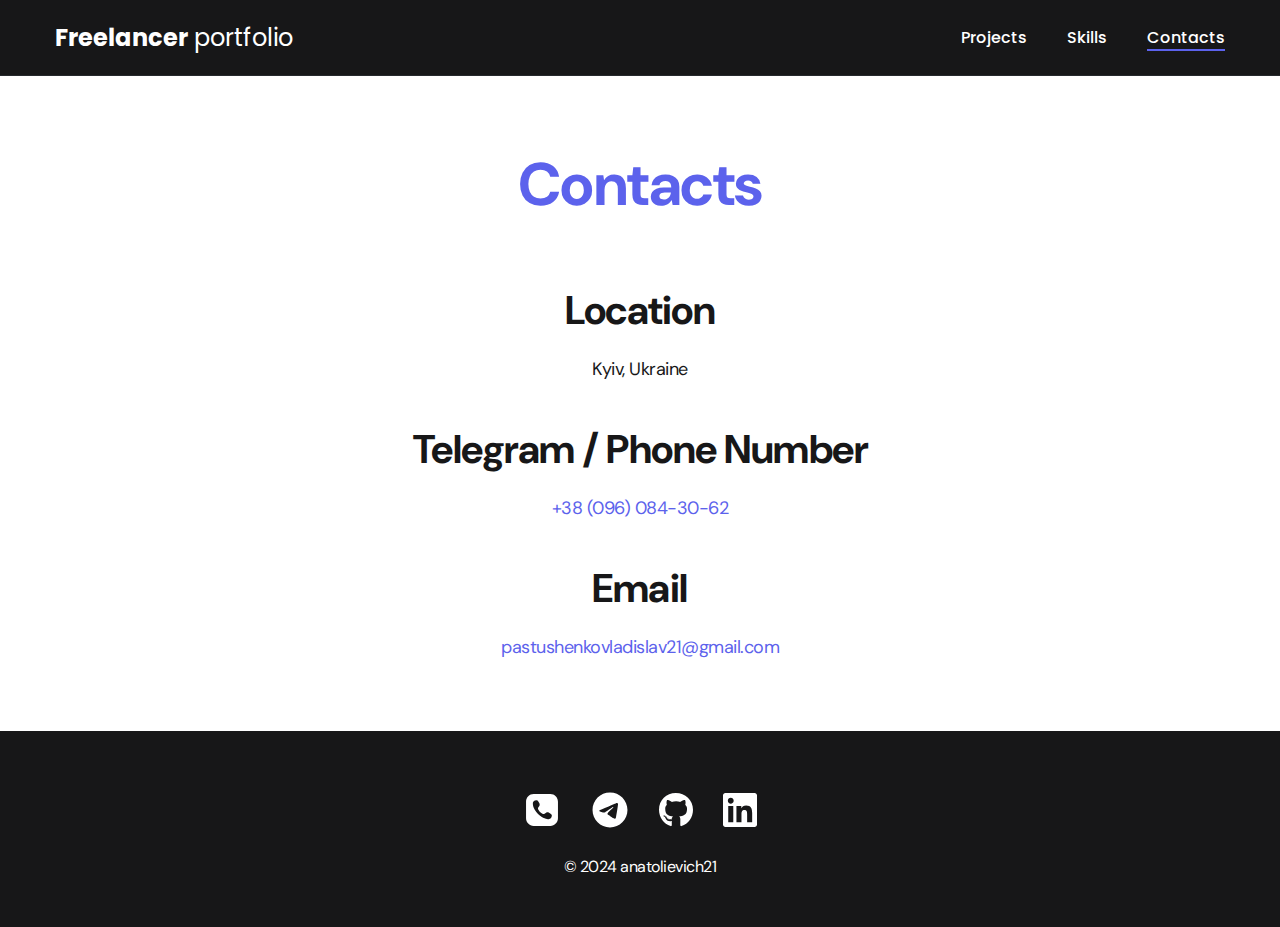
==== contacts.html @ 6459111d "add contats page" ====
<!DOCTYPE html>
<html lang="en">
<head>
    <meta charset="UTF-8">
    <meta name="viewport" content="width=device-width, initial-scale=1.0">
    <title>Portfolio</title>
    <link rel="stylesheet" href="./css/main.css">
</head>
<body>
    <nav class="nav">
        <div class="container">
            <div class="nav-row">
                <a href="./index.html" class="logo"><strong>Freelancer</strong> portfolio</a>
                <ul class="nav-list">
                    <li class="nav-list__item"><a href="./index.html" class="nav-list__link" >Projects</a></li>
                    <li class="nav-list__item"><a href="./skills.html" class="nav-list__link">Skills</a></li>
                    <li class="nav-list__item"><a href="./contacts.html" class="nav-list__link nav-list__link--active">Contacts</a></li>
                </ul>
            </div>
        </div>
    </nav>

    <main class="section">
        <div class="container">
            <h1 class="title-1">Contacts</h1>

            <ul class="content-list">
                <li class="content-list__item">
                    <h2 class="title-2">Location</h2>
                    <p>Kyiv, Ukraine</p>
                </li>
                <li class="content-list__item">
                    <h2 class="title-2">Telegram / Phone Number</h2>
                    <p><a href="tel:+380960843062">+38 (096) 084-30-62</a></p>
                </li>
                <li class="content-list__item">
                    <h2 class="title-2">Email</h2>
                    <p><a href="mailto:pastushenkovladislav21@gmail.com">pastushenkovladislav21@gmail.com</a></p>
                </li>
            </ul>
          </div>
    </main>

    <footer class="footer">
        <div class="container">
            <div class="footer__wrapper">
                <ul class="social">
                    <li class="social__item"><a href="#"><img src="./img/icons/phone.svg" alt="PhoneNumber"></a></li>
                    <li class="social__item"><a href="#"><img src="./img/icons/telegram.svg" alt="Telegram"></a></li>
                    <li class="social__item"><a href="#"><img src="./img/icons/git.svg" alt="GitHub"></a></li>
                    <li class="social__item"><a href="#"><img src="./img/icons/link.svg" alt="LinkedIn"></a></li>
                </ul>
                <div class="copyright">
                    <p>© 2024 anatolievich21</p>
                </div>
            </div>
        </div>
    </footer>
</body>
</html>
---- css/main.css ----
@import "reset.css";
@import url('https://fonts.googleapis.com/css2?family=DM+Sans:ital,opsz,wght@0,9..40,100..1000;1,9..40,100..1000&family=Poppins:wght@400;500;700&display=swap');

/*font-family: "DM Sans", sans-serif;*/
/*font-family: "Poppins", sans-serif;*/

/** {*/
/*    border: 1px solid green;*/
/*}*/

:root {
    --black: #171718;
    --black-border: #26292D;
    --white: #fff;
    --purple: #5C62EC;

    --text-color: var(--black);
    --dark-bg: var(--black);
    --dark-border: var(--black-border);
    --header-text: var(--white);
    --accent: var(--purple);
}

html, body {
    height: 100%;

    font-family: "DM Sans", sans-serif;
    letter-spacing: -0.5px;
    color: var(--text-color);
}

body {
    display: flex;
    flex-direction: column;
}

/*General*/

.container {
    margin: 0 auto;
    padding: 0 15px;
    max-width: 1200px;
}

.section {
    padding: 70px 0;
}

.title-1 {
    margin-bottom: 60px;
    font-size: 60px;
    font-weight: 700;
    line-height: 1.3;
    color: var(--accent);
    text-align: center;
}

.title-2 {
    margin-bottom: 20px;

    font-size: 40px;
    line-height: 1.3;
    font-weight: 700;
}

/* Nav */

.nav {
    padding: 20px 0;
    border-bottom: 1px solid var(--dark-border);
    background-color: var(--dark-bg);
    color: var(--header-text);
    letter-spacing: normal;
}

.nav-row {
    display: flex;
    justify-content: space-between;
    align-items: center;
    column-gap: 30px;
    row-gap: 20px;
    flex-wrap: wrap;
}

.logo {
    color: var(--header-text);
    font-size: 24px;
    font-family: "Poppins", sans-serif;
}

.logo strong {
    font-weight: 700;
}

.nav-list {
    display: flex;
    align-items: center;
    column-gap: 40px;
    font-size: 16px;
    font-weight: 500;
    font-family: "Poppins", sans-serif;
}

.nav-list__link {
    color: var(--header-text);
    transition: opacity 0.2s ease-in;
}

.nav-list__link:hover {
    opacity: 0.8;
}

.nav-list__link--active {
    position: relative;
}

.nav-list__link--active::before {
    content: "";

    position: absolute;
    left: 0;
    top: 100%;

    display: block;
    height: 2px;
    width: 100%;
    background-color: var(--accent);
}

/*Header*/

.header {
    padding: 40px 0;
    min-height: 695px;

    display: flex;
    justify-content: center;
    align-items: center;

    background-color: var(--dark-bg);
    background-image: url("./../img/header-bg.png");
    background-repeat: no-repeat;
    background-size: auto;
    background-position: center;

    color: var(--header-text);
    text-align: center;
}
.header__wrapper {
    padding: 0 15px;
    max-width: 660px;
}

.header__title {
    margin-bottom: 20px;
    font-size: 40px;
    font-weight: 700;
    /*line-height: 1.4;*/
}

.header__title strong {
    font-size: 60px;
    font-weight: 700;
}

.header__title em {
    font-style: normal;
    color: var(--accent);
}

.header__text {
    margin-bottom: 40px;
    font-size: 18px;
    /*line-height: 1.333; //24/18=1.333*/
}

.header__text p + p{
    margin-top: 1em;
}

/*Button*/

.btn {
    display: inline-block;
    height: 48px;
    padding: 12px 28px;

    border-radius: 5px;
    background-color: var(--accent);
    color: var(--white);
    letter-spacing: 0.15px;
    font-size: 16px;
    font-weight: 500;

    transition: opacity 0.2s ease-in;
}

.btn:hover {
    opacity: 0.8;
}

.btn:active {
    position: relative;
    top: 1px;
}

/*Button outline*/

.btn-outline {
    display: flex;
    column-gap: 10px;
    align-items: center;

    height: 48px;
    padding: 12px 20px;
    border-radius: 5px;

    border: solid 1px var(--black);
    color: var(--black);
    font-size: 16px;
    font-weight: 500;

    transition: box-shadow 0.2s ease;
}

.btn-outline:hover {
    box-shadow: 0 5px 5px rgba(0, 0, 0, 0.20);
}

.btn-outline:active {
    position: relative;
    top: 1px;
}

/*Projects*/

.projects {
    display: flex;
    flex-wrap: wrap;
    column-gap: 30px;
    row-gap: 30px;
}

.project {
    max-width: 370px;
    background-color: var(--white);
    box-shadow: 0 5px 35px rgba(0, 0, 0, 0.25);
    border-radius: 10px;
    transition: transform 0.3s ease;
}

.project:hover {
    transform: translateY(-10px);
}

.project__img {
    border-radius: 10px;

}

.project__title {
    padding: 15px 20px 25px;
    font-size: 24px;
    font-weight: 700;
    line-height: 1.3;
    color: var(--text-color);
}

/*Project details*/

.project-details {
    margin: 0 auto;
    max-width: 865px;

    display: flex;
    flex-direction: column;
    align-items: center;

    text-align: center;
}

.project-details__cover {
    max-width: 100%;
    margin-bottom: 40px;

    box-shadow: 0 5px 35px rgba(0, 0, 0, 0.25);
    border-radius: 10px;
}

.project-details__desc {
    margin-bottom: 30px;

    font-size: 24px;
    font-weight: 700;
    line-height: 1.3;
}

/*Content list*/

.content-list {
    margin: 0 auto;
    max-width: 570px;

    display: flex;
    flex-direction: column;
    align-items: center;
    row-gap: 40px;

    text-align: center;
}

.content-list a {
    color: var(--accent);
}

.content-list__item {
    font-size: 18px;
    line-height: 1.5;
}

.content-list__item p + p {
    margin-top: 0.5em;
}

/*Footer*/

.footer {
    margin-top: auto;
    padding: 60px 0 50px;

    background-color: var(--dark-bg);
    color: var(--header-text);
}

.footer__wrapper {
    display: flex;
    flex-direction: column;
    align-items: center;
    row-gap: 27px;
}

.social {
    display: flex;
    column-gap: 30px;
    align-items: center;
}

.social__item {
    transition: transform 0.2s ease-in;
}

.social__item:hover {
    transform: scale(1.1);
}

.copyright {
    font-size: 16px;
}
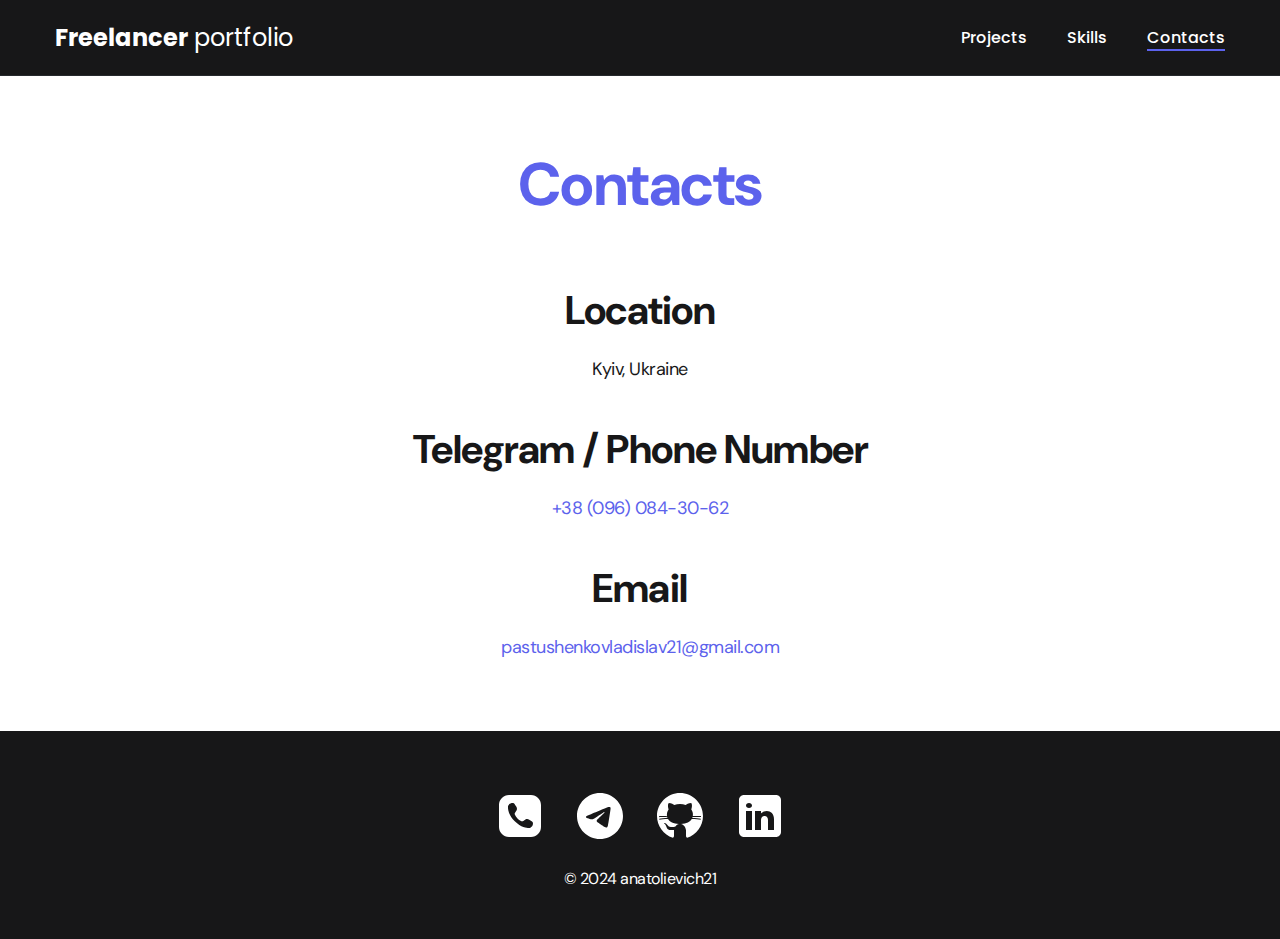
==== commit 8d374a0b: "added a response to the mobile version" ====
--- a/contacts.html
+++ b/contacts.html
@@ -47,8 +47,8 @@
                 <ul class="social">
                     <li class="social__item"><a href="#"><img src="./img/icons/phone.svg" alt="PhoneNumber"></a></li>
                     <li class="social__item"><a href="#"><img src="./img/icons/telegram.svg" alt="Telegram"></a></li>
-                    <li class="social__item"><a href="#"><img src="./img/icons/git.svg" alt="GitHub"></a></li>
-                    <li class="social__item"><a href="#"><img src="./img/icons/link.svg" alt="LinkedIn"></a></li>
+                    <li class="social__item"><a href="#"><img src="./img/icons/github.svg" alt="GitHub"></a></li>
+                    <li class="social__item"><a href="#"><img src="./img/icons/linkedin.svg" alt="LinkedIn"></a></li>
                 </ul>
                 <div class="copyright">
                     <p>© 2024 anatolievich21</p>
--- a/css/main.css
+++ b/css/main.css
@@ -78,7 +78,7 @@
     justify-content: space-between;
     align-items: center;
     column-gap: 30px;
-    row-gap: 20px;
+    row-gap: 10px;
     flex-wrap: wrap;
 }
 
@@ -96,6 +96,7 @@
     display: flex;
     align-items: center;
     column-gap: 40px;
+
     font-size: 16px;
     font-weight: 500;
     font-family: "Poppins", sans-serif;
@@ -237,6 +238,7 @@
 .projects {
     display: flex;
     flex-wrap: wrap;
+    justify-content: center;
     column-gap: 30px;
     row-gap: 30px;
 }
@@ -355,4 +357,84 @@
 
 .copyright {
     font-size: 16px;
+}
+
+@media (max-width: 620px) {
+
+    /*Header*/
+
+    .header {
+        min-height: unset;
+    }
+
+    .header__title {
+        font-size: 30px;
+    }
+
+    .header__title strong{
+        font-size: 40px;
+    }
+
+    /*General*/
+
+    .section {
+        padding: 40px 0;
+    }
+
+    .title-1 {
+        margin-bottom: 30px;
+
+        font-size: 40px;
+    }
+
+    .title-2 {
+        margin-bottom: 10px;
+
+        font-size: 30px;
+    }
+
+    /*Projects*/
+
+    .project__title {
+        font-size: 22px;
+    }
+
+
+    /*Project page*/
+
+    .project-details__desc {
+        font-size: 22px;
+
+        margin-bottom: 20px;
+    }
+
+    /*Content list*/
+
+    .content-list {
+        row-gap: 20px;
+    }
+
+    .content-list__item {
+        font-size: 16px;
+    }
+
+    /*Footer*/
+
+    .footer {
+        padding: 40px 0 30px;
+    }
+
+    .footer__wrapper {
+        row-gap: 20px;
+    }
+
+    /*Social*/
+
+    .social {
+        column-gap: 20px;
+    }
+
+    .social__item {
+        width: 28px;
+    }
 }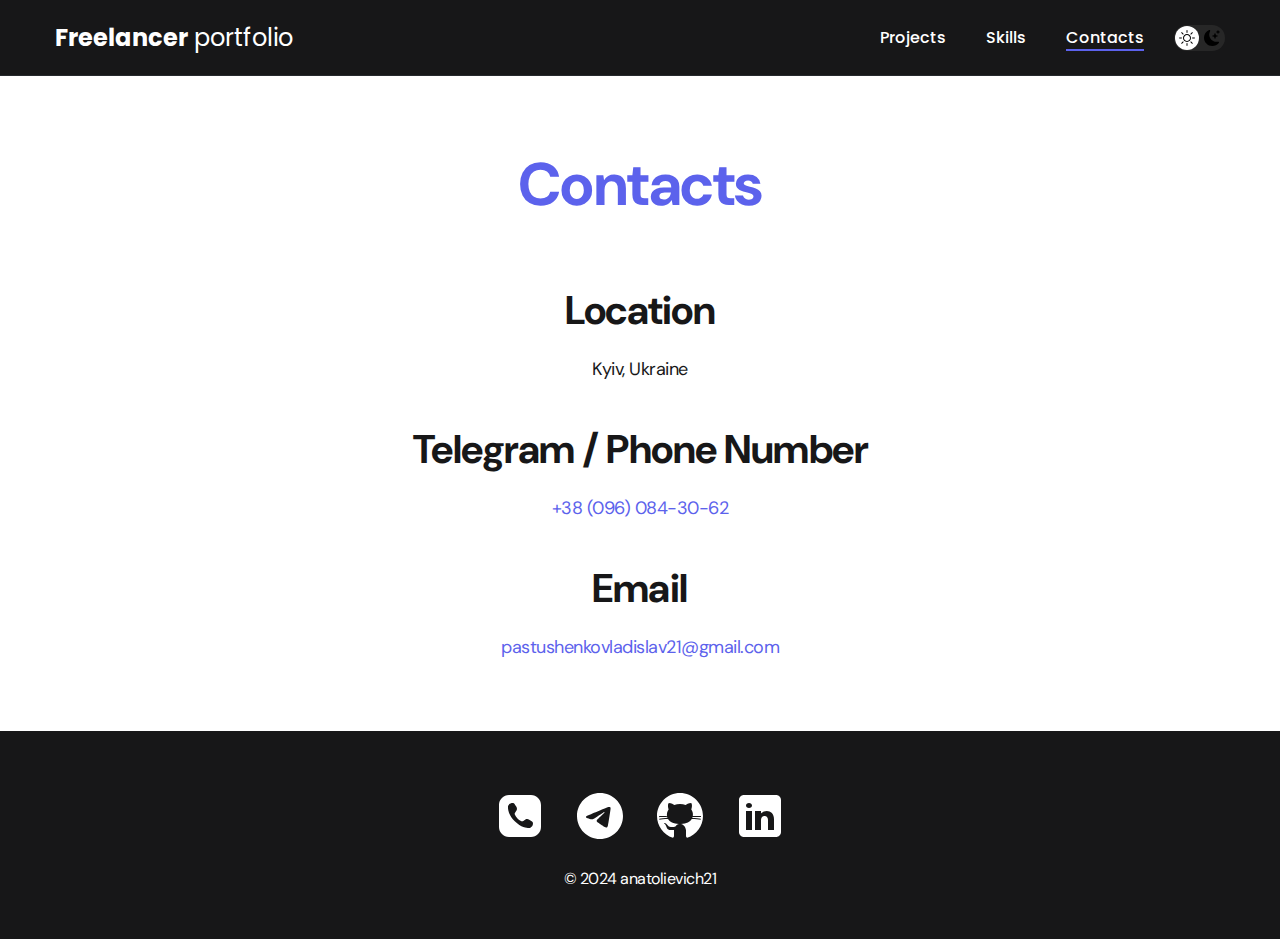
==== commit 111e1790: "add Dark Mode" ====
--- a/contacts.html
+++ b/contacts.html
@@ -11,6 +11,12 @@
         <div class="container">
             <div class="nav-row">
                 <a href="./index.html" class="logo"><strong>Freelancer</strong> portfolio</a>
+
+                <button class="dark-mode-btn">
+                    <img src="./img/icons/sun.svg" alt="Light mode" class="dark-mode-btn__icon">
+                    <img src="./img/icons/moon.svg" alt="Dark mode" class="dark-mode-btn__icon">
+                </button>
+
                 <ul class="nav-list">
                     <li class="nav-list__item"><a href="./index.html" class="nav-list__link" >Projects</a></li>
                     <li class="nav-list__item"><a href="./skills.html" class="nav-list__link">Skills</a></li>
@@ -56,5 +62,7 @@
             </div>
         </div>
     </footer>
+
+    <script src="./js/main.js"></script>
 </body>
 </html>--- a/css/main.css
+++ b/css/main.css
@@ -1,12 +1,5 @@
 @import "reset.css";
 @import url('https://fonts.googleapis.com/css2?family=DM+Sans:ital,opsz,wght@0,9..40,100..1000;1,9..40,100..1000&family=Poppins:wght@400;500;700&display=swap');
-
-/*font-family: "DM Sans", sans-serif;*/
-/*font-family: "Poppins", sans-serif;*/
-
-/** {*/
-/*    border: 1px solid green;*/
-/*}*/
 
 :root {
     --black: #171718;
@@ -14,24 +7,48 @@
     --white: #fff;
     --purple: #5C62EC;
 
-    --text-color: var(--black);
     --dark-bg: var(--black);
     --dark-border: var(--black-border);
     --header-text: var(--white);
     --accent: var(--purple);
-}
+
+    /*Light mode*/
+    --page-bg: var(--white);
+    --text-color: var(--black);
+
+    --title-1: var(--accent);
+
+    --project-card-bg: var(--white);
+    --project-card-text: var(--black);
+    --box-shadow: 0 5px 35px rgba(0, 0, 0, 0.25);
+
+}
+
+.dark {
+    /*Dark mode*/
+    --page-bg: #252526;
+    --text-color: var(--white);
+
+    --title-1: var(--white);
+
+    --project-card-bg: var(--black);
+    --project-card-text: var(--white);
+    --box-shadow: 0 5px 35px rgba(0, 0, 0, 0.8);
+}
+
 
 html, body {
-    height: 100%;
+    display: flex;
+    flex-direction: column;
+
+    min-height: 100vh;
 
     font-family: "DM Sans", sans-serif;
     letter-spacing: -0.5px;
+
+    /*Light mode*/
+    background-color: var(--page-bg);
     color: var(--text-color);
-}
-
-body {
-    display: flex;
-    flex-direction: column;
 }
 
 /*General*/
@@ -51,7 +68,7 @@
     font-size: 60px;
     font-weight: 700;
     line-height: 1.3;
-    color: var(--accent);
+    color: var(--title-1);
     text-align: center;
 }
 
@@ -75,7 +92,7 @@
 
 .nav-row {
     display: flex;
-    justify-content: space-between;
+    justify-content: flex-end;
     align-items: center;
     column-gap: 30px;
     row-gap: 10px;
@@ -83,6 +100,8 @@
 }
 
 .logo {
+    margin-right: auto;
+
     color: var(--header-text);
     font-size: 24px;
     font-family: "Poppins", sans-serif;
@@ -126,6 +145,49 @@
     height: 2px;
     width: 100%;
     background-color: var(--accent);
+}
+
+/*Dark-mode-btn*/
+
+.dark-mode-btn {
+    order: 1;
+
+    position: relative;
+    display: flex;
+    justify-content: space-between;
+
+    width: 51px;
+    height: 26px;
+    padding: 5px;
+
+    border-radius: 50px;
+    background-color: #272727;
+}
+
+.dark-mode-btn::before {
+    content: "";
+
+    position: absolute;
+    top: 1px;
+    left: 1px;
+
+    display: block;
+    width: 24px;
+    height: 24px;
+
+    border-radius: 50%;
+    background-color: var(--white);
+
+    transition: left 0.2s ease-in;
+}
+
+.dark-mode-btn--active::before {
+    left: 26px;
+}
+
+.dark-mode-btn__icon {
+    position: relative;
+
 }
 
 /*Header*/
@@ -215,8 +277,9 @@
     height: 48px;
     padding: 12px 20px;
     border-radius: 5px;
-
     border: solid 1px var(--black);
+    background-color: var(--white);
+
     color: var(--black);
     font-size: 16px;
     font-weight: 500;
@@ -225,7 +288,7 @@
 }
 
 .btn-outline:hover {
-    box-shadow: 0 5px 5px rgba(0, 0, 0, 0.20);
+    box-shadow: var(--box-shadow);
 }
 
 .btn-outline:active {
@@ -245,8 +308,8 @@
 
 .project {
     max-width: 370px;
-    background-color: var(--white);
-    box-shadow: 0 5px 35px rgba(0, 0, 0, 0.25);
+    background-color: var(--project-card-bg);
+    box-shadow: var(--box-shadow);
     border-radius: 10px;
     transition: transform 0.3s ease;
 }
@@ -265,7 +328,7 @@
     font-size: 24px;
     font-weight: 700;
     line-height: 1.3;
-    color: var(--text-color);
+    color: var(--project-card-text);
 }
 
 /*Project details*/
@@ -285,7 +348,7 @@
     max-width: 100%;
     margin-bottom: 40px;
 
-    box-shadow: 0 5px 35px rgba(0, 0, 0, 0.25);
+    box-shadow: var(--box-shadow);
     border-radius: 10px;
 }
 
@@ -375,6 +438,16 @@
         font-size: 40px;
     }
 
+    /*Nav*/
+
+    .nav-row {
+        justify-content: space-between;
+    }
+
+    .dark-mode-btn {
+        order: 0;
+    }
+
     /*General*/
 
     .section {
